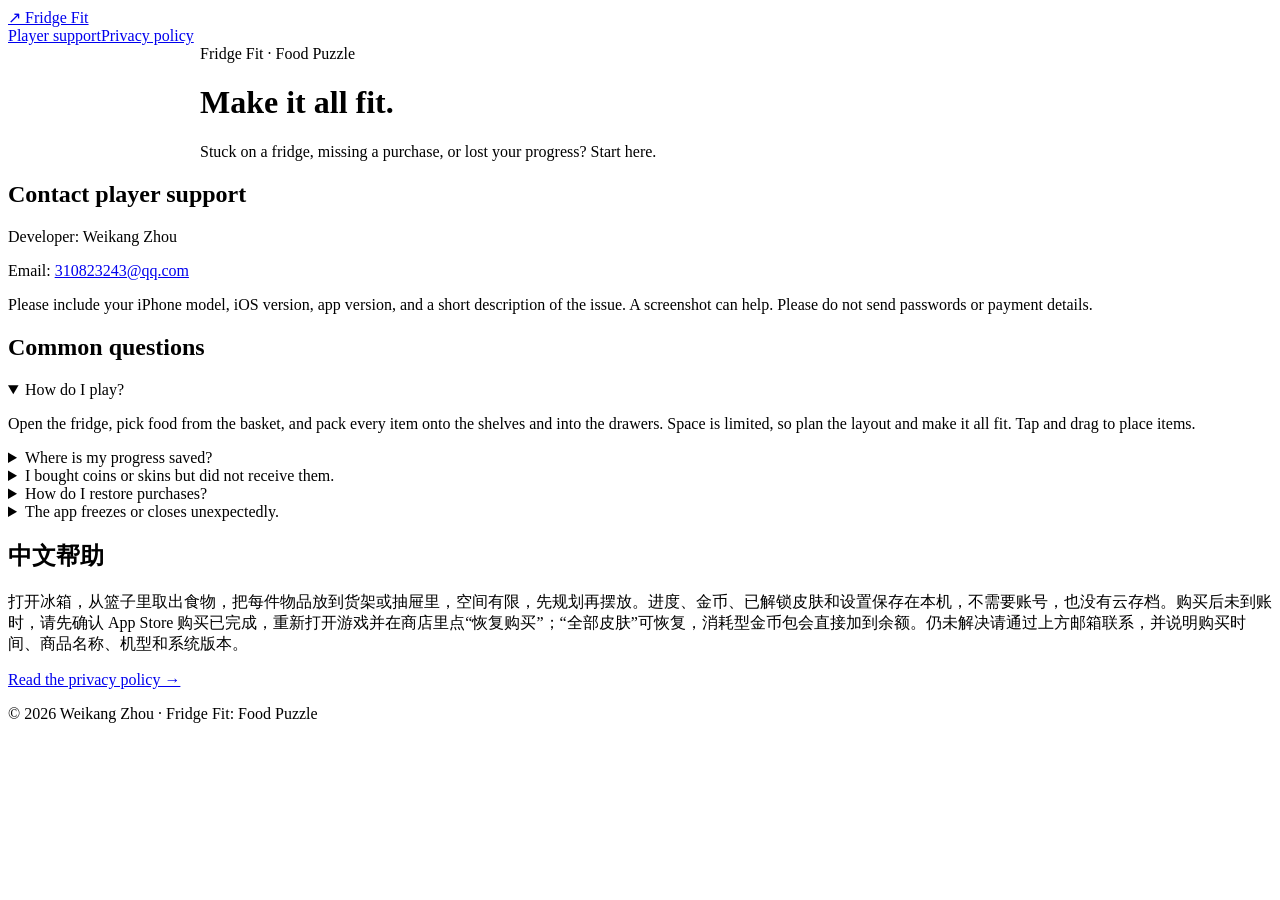
==== fridge-fit/index.html @ 64a20892 "Create index.html" ====
<!doctype html><html lang="en"><head><meta charset="utf-8"><meta name="viewport" content="width=device-width,initial-scale=1"><meta name="description" content="Player support for Fridge Fit: gameplay, purchases, restore, and saved progress."><title>Fridge Fit — Player Support</title><link rel="stylesheet" href="style.css"></head><body>
<header><nav><a href="./">↗ Fridge Fit</a><div class="links"><a href="./" aria-current="page">Player support</a><a href="privacy.html">Privacy policy</a></div></nav><div class="hero" style="width:min(880px,calc(100% - 40px));margin:auto"><div class="eyebrow">Fridge Fit · Food Puzzle</div><h1>Make it all fit.</h1><p class="intro">Stuck on a fridge, missing a purchase, or lost your progress? Start here.</p></div></header>
<main><section class="contact"><h2>Contact player support</h2><p>Developer: Weikang Zhou</p><p id="contact-email">Email: <a href="mailto:310823243@qq.com">310823243@qq.com</a></p><p class="muted">Please include your iPhone model, iOS version, app version, and a short description of the issue. A screenshot can help. Please do not send passwords or payment details.</p></section>
<h2>Common questions</h2>
<details open><summary>How do I play?</summary><p>Open the fridge, pick food from the basket, and pack every item onto the shelves and into the drawers. Space is limited, so plan the layout and make it all fit. Tap and drag to place items.</p></details>
<details><summary>Where is my progress saved?</summary><p>Level progress, coins, unlocked skins, and settings are stored locally on your device. The game does not require an account and does not provide cloud save. Deleting the app may remove your progress.</p></details>
<details><summary>I bought coins or skins but did not receive them.</summary><p>Make sure the purchase completed in the App Store. Reopen the game and use the restore purchases option in the store screen. If the items still do not appear, contact support with the approximate purchase time and the product name. Do not send your Apple ID password or payment details.</p></details>
<details><summary>How do I restore purchases?</summary><p>Open the in-game store and choose Restore Purchases. Non-consumable purchases such as the all-skins unlock can be restored on the same Apple ID. Consumable coin packs are added to your balance when purchased and are not restorable.</p></details>
<details><summary>The app freezes or closes unexpectedly.</summary><p>Close and reopen the app, make sure you have the latest version, and restart your iPhone if needed. If the issue repeats, contact support with your device model, iOS version, and what you were doing when it happened.</p></details>
<h2 lang="zh-Hans">中文帮助</h2><p lang="zh-Hans">打开冰箱，从篮子里取出食物，把每件物品放到货架或抽屉里，空间有限，先规划再摆放。进度、金币、已解锁皮肤和设置保存在本机，不需要账号，也没有云存档。购买后未到账时，请先确认 App Store 购买已完成，重新打开游戏并在商店里点“恢复购买”；“全部皮肤”可恢复，消耗型金币包会直接加到余额。仍未解决请通过上方邮箱联系，并说明购买时间、商品名称、机型和系统版本。</p>
<p><a href="privacy.html">Read the privacy policy →</a></p></main><footer><div class="foot">© 2026 Weikang Zhou · Fridge Fit: Food Puzzle</div></footer></body></html>
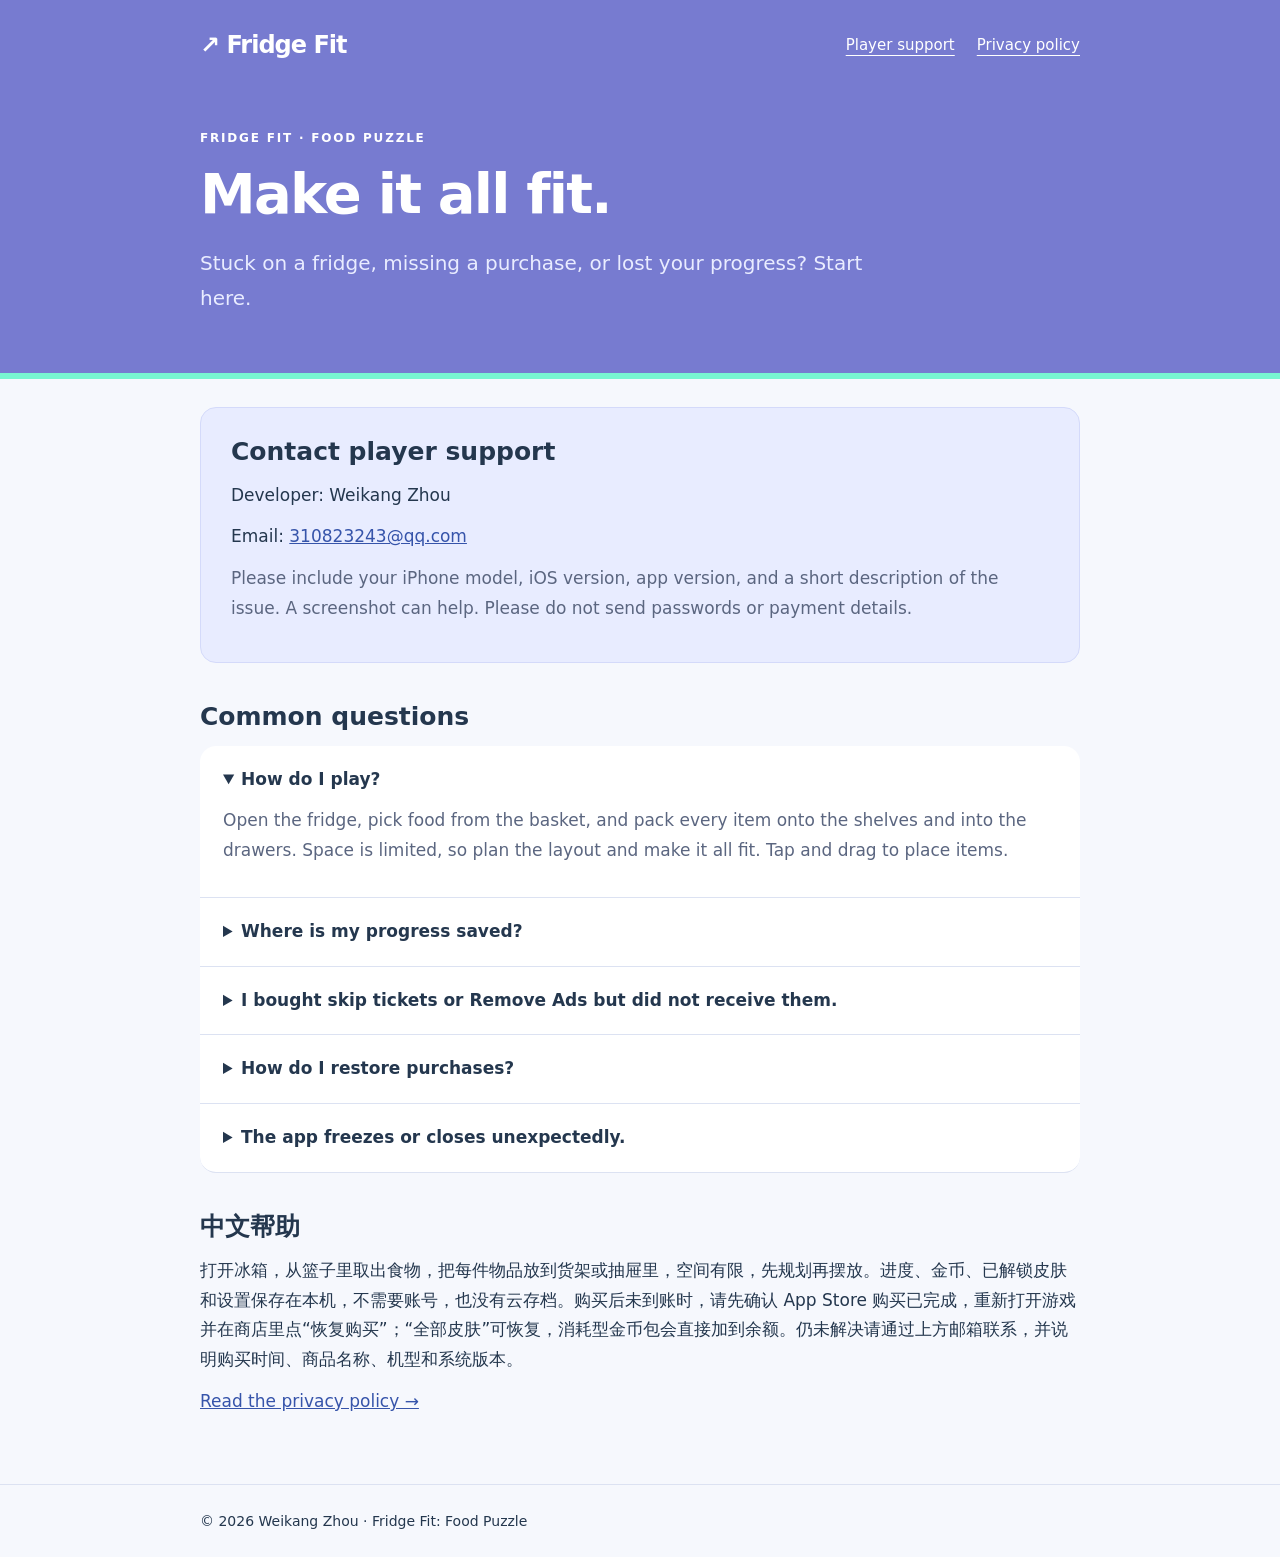
==== commit 172b250c: "Update support FAQ for tickets" ====
--- a/fridge-fit/index.html
+++ b/fridge-fit/index.html
@@ -4,8 +4,8 @@
 <h2>Common questions</h2>
 <details open><summary>How do I play?</summary><p>Open the fridge, pick food from the basket, and pack every item onto the shelves and into the drawers. Space is limited, so plan the layout and make it all fit. Tap and drag to place items.</p></details>
 <details><summary>Where is my progress saved?</summary><p>Level progress, coins, unlocked skins, and settings are stored locally on your device. The game does not require an account and does not provide cloud save. Deleting the app may remove your progress.</p></details>
-<details><summary>I bought coins or skins but did not receive them.</summary><p>Make sure the purchase completed in the App Store. Reopen the game and use the restore purchases option in the store screen. If the items still do not appear, contact support with the approximate purchase time and the product name. Do not send your Apple ID password or payment details.</p></details>
-<details><summary>How do I restore purchases?</summary><p>Open the in-game store and choose Restore Purchases. Non-consumable purchases such as the all-skins unlock can be restored on the same Apple ID. Consumable coin packs are added to your balance when purchased and are not restorable.</p></details>
+<details><summary>I bought skip tickets or Remove Ads but did not receive them.</summary><p>Make sure the purchase completed in the App Store. Reopen the game and use the restore purchases option in the store screen. Tickets are added to your ticket balance immediately; Remove Ads is restored automatically. If the items still do not appear, contact support with the approximate purchase time and the product name. Do not send your Apple ID password or payment details.</p></details>
+<details><summary>How do I restore purchases?</summary><p>Open the in-game store and choose Restore Purchases. The non-consumable Remove Ads purchase can be restored on the same Apple ID. Consumable skip-ticket packs are added to your balance when purchased and are not restorable.</p></details>
 <details><summary>The app freezes or closes unexpectedly.</summary><p>Close and reopen the app, make sure you have the latest version, and restart your iPhone if needed. If the issue repeats, contact support with your device model, iOS version, and what you were doing when it happened.</p></details>
 <h2 lang="zh-Hans">中文帮助</h2><p lang="zh-Hans">打开冰箱，从篮子里取出食物，把每件物品放到货架或抽屉里，空间有限，先规划再摆放。进度、金币、已解锁皮肤和设置保存在本机，不需要账号，也没有云存档。购买后未到账时，请先确认 App Store 购买已完成，重新打开游戏并在商店里点“恢复购买”；“全部皮肤”可恢复，消耗型金币包会直接加到余额。仍未解决请通过上方邮箱联系，并说明购买时间、商品名称、机型和系统版本。</p>
 <p><a href="privacy.html">Read the privacy policy →</a></p></main><footer><div class="foot">© 2026 Weikang Zhou · Fridge Fit: Food Puzzle</div></footer></body></html>
--- a/fridge-fit/style.css
+++ b/fridge-fit/style.css
@@ -0,0 +1 @@
+:root{color-scheme:light;--ink:#24374e;--muted:#5b6680;--line:#dce2f2;--mint:#78f5d1;--purple:#7378ce}*{box-sizing:border-box}body{margin:0;background:#f6f8fd;color:var(--ink);font:17px/1.75 system-ui,-apple-system,BlinkMacSystemFont,"Segoe UI",sans-serif}header{background:#777bd0;color:white;border-bottom:6px solid var(--mint)}nav,main,.foot{width:min(880px,calc(100% - 40px));margin:auto}nav{display:flex;align-items:center;justify-content:space-between;gap:20px;padding:24px 0}nav>a{font-weight:850;text-decoration:none;color:inherit;font-size:24px;letter-spacing:-1px}.links{display:flex;gap:22px;flex-wrap:wrap}.links a{color:inherit;text-underline-offset:5px;font-size:15px}.hero{padding:38px 0 45px}small,.eyebrow{text-transform:uppercase;letter-spacing:.15em;font-weight:700;font-size:12px}h1{font-size:clamp(32px,6vw,56px);line-height:1.12;letter-spacing:-1.8px;margin:14px 0 20px}h2{font-size:25px;line-height:1.4;margin:36px 0 12px}p{margin:12px 0}main{padding-bottom:55px}a{color:#3654aa}details{background:white;border-bottom:1px solid var(--line);padding:19px 23px}details:first-of-type{border-radius:16px 16px 0 0}details:last-of-type{border-radius:0 0 16px 16px}summary{cursor:pointer;font-weight:700}details p{color:var(--muted)}.contact{padding:26px 30px;background:#e8ecff;border:1px solid #d4dafa;border-radius:16px;margin:28px 0}.contact h2{margin-top:0}.button{display:inline-block;background:#24374e;color:white;padding:10px 22px;border-radius:8px;text-decoration:none;font-weight:700}.intro{font-size:20px;max-width:700px;color:#e9ecff}.muted{color:var(--muted)}footer{border-top:1px solid var(--line);padding:24px 0;font-size:14px}.note{border-left:4px solid var(--purple);padding:4px 20px;background:#eef0fb}li{margin:8px 0}@media(max-width:520px){nav{align-items:flex-start;flex-direction:column;gap:10px}.hero{padding:24px 0 30px}.contact{padding:20px}body{font-size:16px}}
